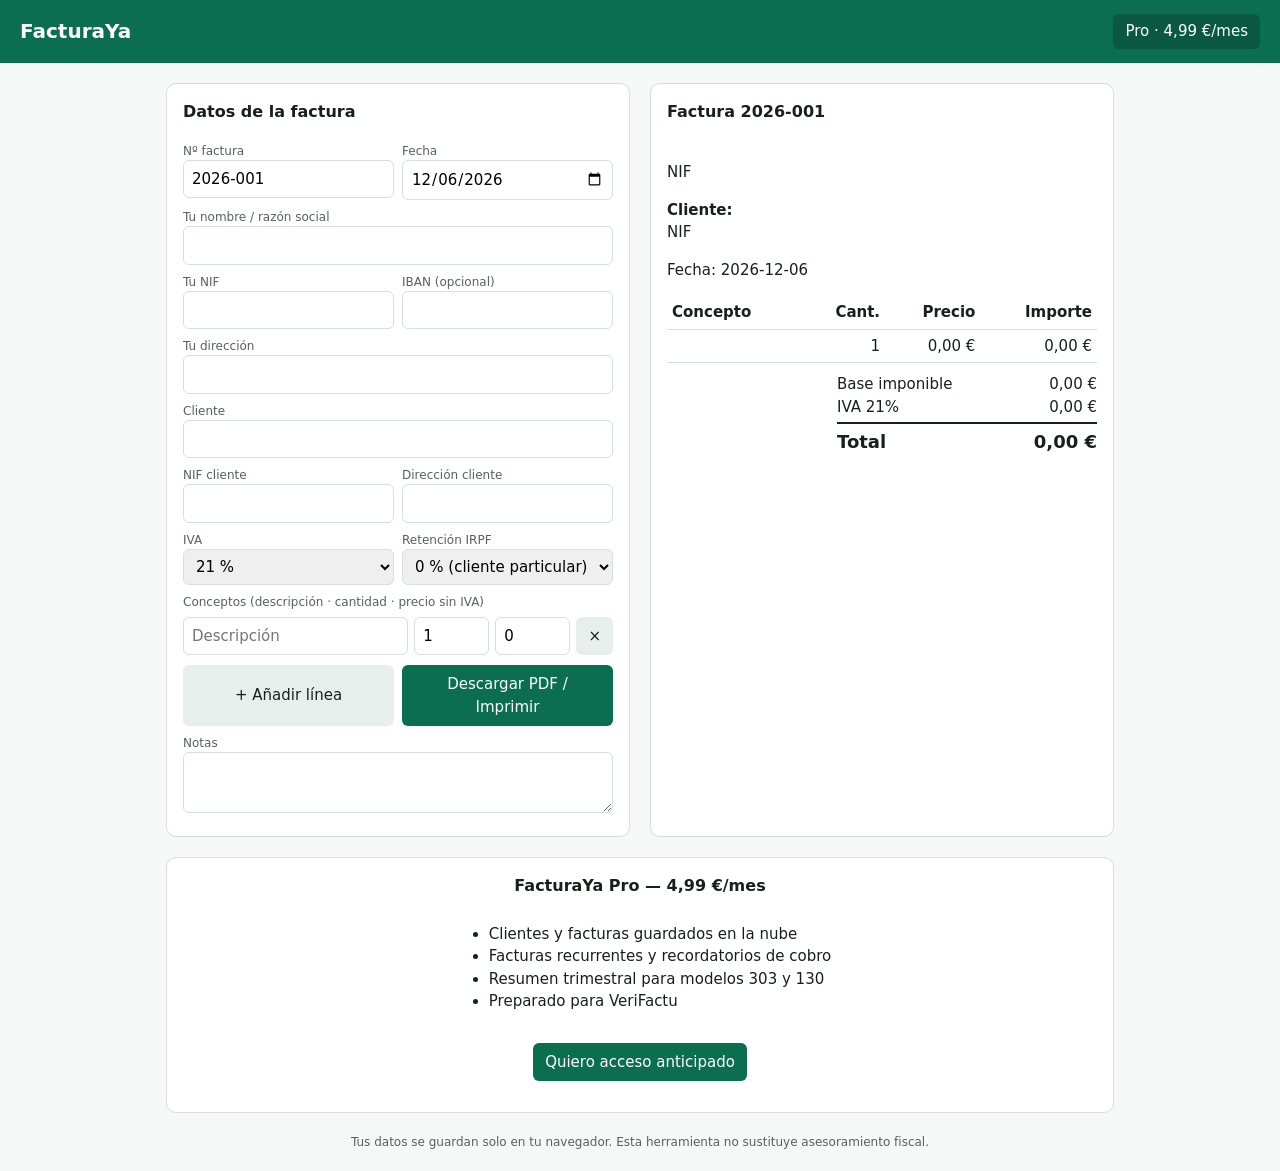
==== index.html @ 960c03e8 "FacturaYa MVP: generador de facturas para autónomos Co-Authored-By: Claude Sonnet 5.5 <noreply@anthr" ====
<!DOCTYPE html>
<html lang="es">
<head>
<meta charset="utf-8">
<meta name="viewport" content="width=device-width,initial-scale=1">
<title>FacturaYa · Facturas para autónomos en España, gratis y en 1 minuto</title>
<meta name="description" content="Crea facturas válidas para autónomos en España con IVA e IRPF calculados, numeración automática y PDF. Sin registro, sin instalar nada.">
<style>
:root{--c:#0b6e4f;--bg:#f6f8f7;--b:#d7dedb}
*{box-sizing:border-box}body{margin:0;font:15px/1.5 system-ui,sans-serif;background:var(--bg);color:#16211c}
header{background:var(--c);color:#fff;padding:14px 20px;display:flex;justify-content:space-between;align-items:center}
header b{font-size:20px}header a{color:#fff;background:#00000033;padding:6px 12px;border-radius:6px;text-decoration:none}
main{max-width:980px;margin:20px auto;padding:0 16px;display:grid;grid-template-columns:1fr 1fr;gap:20px}
@media(max-width:800px){main{grid-template-columns:1fr}}
section{background:#fff;border:1px solid var(--b);border-radius:10px;padding:16px}
h2{margin:0 0 10px;font-size:16px}
label{display:block;font-size:12px;color:#53635b;margin-top:8px}
input,select,textarea{width:100%;padding:7px 8px;border:1px solid var(--b);border-radius:6px;font:inherit}
.row{display:flex;gap:8px}.row>*{flex:1}
.line{display:grid;grid-template-columns:3fr 1fr 1fr auto;gap:6px;margin-top:6px}
button{background:var(--c);color:#fff;border:0;border-radius:6px;padding:8px 12px;font:inherit;cursor:pointer}
button.g{background:#e8eeeb;color:#16211c}
#inv table{width:100%;border-collapse:collapse;margin-top:12px}
#inv th,#inv td{text-align:left;padding:5px;border-bottom:1px solid var(--b)}
#inv td.n,#inv th.n{text-align:right}
.tot{margin-left:auto;width:260px;margin-top:10px}.tot div{display:flex;justify-content:space-between}
.tot .big{font-weight:700;font-size:18px;border-top:2px solid #16211c;margin-top:4px;padding-top:4px}
.pro{grid-column:1/-1;text-align:center}
.pro ul{display:inline-block;text-align:left}
footer{text-align:center;color:#53635b;font-size:12px;margin:20px}
@media print{header,#form,.pro,footer{display:none}main{display:block;margin:0}section{border:0}}
</style>
</head>
<body>
<header><b>FacturaYa</b><a href="#pro">Pro · 4,99 €/mes</a></header>
<main>
<section id="form">
<h2>Datos de la factura</h2>
<div class="row"><div><label>Nº factura</label><input id="num"></div><div><label>Fecha</label><input id="fecha" type="date"></div></div>
<label>Tu nombre / razón social</label><input id="emNom">
<div class="row"><div><label>Tu NIF</label><input id="emNif"></div><div><label>IBAN (opcional)</label><input id="iban"></div></div>
<label>Tu dirección</label><input id="emDir">
<label>Cliente</label><input id="clNom">
<div class="row"><div><label>NIF cliente</label><input id="clNif"></div><div><label>Dirección cliente</label><input id="clDir"></div></div>
<div class="row">
<div><label>IVA</label><select id="iva"><option value="21">21 %</option><option value="10">10 %</option><option value="4">4 %</option><option value="0">Exento (0 %)</option></select></div>
<div><label>Retención IRPF</label><select id="irpf"><option value="0">0 % (cliente particular)</option><option value="15">15 % (profesional)</option><option value="7">7 % (nuevo autónomo, 3 años)</option></select></div>
</div>
<label>Conceptos (descripción · cantidad · precio sin IVA)</label>
<div id="lines"></div>
<div class="row" style="margin-top:10px"><button class="g" id="add">+ Añadir línea</button><button id="print">Descargar PDF / Imprimir</button></div>
<label>Notas</label><textarea id="notas" rows="2"></textarea>
</section>
<section id="inv">
<h2 id="vTitle">Factura</h2>
<div id="vHead"></div>
<table><thead><tr><th>Concepto</th><th class="n">Cant.</th><th class="n">Precio</th><th class="n">Importe</th></tr></thead><tbody id="vRows"></tbody></table>
<div class="tot" id="vTot"></div>
<p id="vNotes"></p>
</section>
<section class="pro" id="pro">
<h2>FacturaYa Pro — 4,99 €/mes</h2>
<ul><li>Clientes y facturas guardados en la nube</li><li>Facturas recurrentes y recordatorios de cobro</li><li>Resumen trimestral para modelos 303 y 130</li><li>Preparado para VeriFactu</li></ul>
<p><a href="#" id="proLink"><button>Quiero acceso anticipado</button></a></p>
</section>
</main>
<footer>Tus datos se guardan solo en tu navegador. Esta herramienta no sustituye asesoramiento fiscal.</footer>
<script>
const $=id=>document.getElementById(id),KEY='facturaya.v1';
const F=['num','fecha','emNom','emNif','iban','emDir','clNom','clNif','clDir','iva','irpf','notas'];
let lines=[{d:'',q:1,p:0}];
const eur=n=>n.toLocaleString('es-ES',{style:'currency',currency:'EUR'});
const esc=s=>String(s).replace(/[&<>"]/g,c=>({'&':'&amp;','<':'&lt;','>':'&gt;','"':'&quot;'}[c]));
function load(){try{const s=JSON.parse(localStorage.getItem(KEY)||'{}');F.forEach(k=>{if(s[k]!=null)$(k).value=s[k]});if(s.lines)lines=s.lines}catch(e){}
 if(!$('fecha').value)$('fecha').valueAsDate=new Date();
 if(!$('num').value)$('num').value=new Date().getFullYear()+'-001'}
function save(){const s={lines};F.forEach(k=>s[k]=$(k).value);localStorage.setItem(KEY,JSON.stringify(s))}
function drawLines(){$('lines').innerHTML='';lines.forEach((l,i)=>{const r=document.createElement('div');r.className='line';
 r.innerHTML=`<input value="${esc(l.d)}" placeholder="Descripción"><input type="number" min="0" step="any" value="${l.q}"><input type="number" min="0" step="any" value="${l.p}"><button class="g" title="Quitar">×</button>`;
 const [d,q,p,x]=r.children;d.oninput=()=>{l.d=d.value;render()};q.oninput=()=>{l.q=+q.value||0;render()};p.oninput=()=>{l.p=+p.value||0;render()};
 x.onclick=()=>{lines.splice(i,1);if(!lines.length)lines=[{d:'',q:1,p:0}];drawLines();render()};$('lines').appendChild(r)})}
function render(){
 const base=lines.reduce((a,l)=>a+l.q*l.p,0),iva=base*$('iva').value/100,ret=base*$('irpf').value/100,tot=base+iva-ret;
 $('vTitle').textContent='Factura '+$('num').value;
 $('vHead').innerHTML=`<p><b>${esc($('emNom').value)}</b><br>NIF ${esc($('emNif').value)}<br>${esc($('emDir').value)}</p>
 <p><b>Cliente:</b> ${esc($('clNom').value)}<br>NIF ${esc($('clNif').value)}<br>${esc($('clDir').value)}</p><p>Fecha: ${esc($('fecha').value)}</p>`;
 $('vRows').innerHTML=lines.map(l=>`<tr><td>${esc(l.d)}</td><td class="n">${l.q}</td><td class="n">${eur(l.p)}</td><td class="n">${eur(l.q*l.p)}</td></tr>`).join('');
 $('vTot').innerHTML=`<div><span>Base imponible</span><span>${eur(base)}</span></div><div><span>IVA ${$('iva').value}%</span><span>${eur(iva)}</span></div>`+
 (+$('irpf').value?`<div><span>IRPF −${$('irpf').value}%</span><span>−${eur(ret)}</span></div>`:'')+`<div class="big"><span>Total</span><span>${eur(tot)}</span></div>`;
 const n=[];if($('iban').value)n.push('Pago por transferencia: '+esc($('iban').value));if($('notas').value)n.push(esc($('notas').value));
 if($('iva').value==='0')n.push('Operación exenta de IVA.');
 $('vNotes').innerHTML=n.join('<br>');save()}
F.forEach(k=>$(k).addEventListener('input',render));
$('add').onclick=()=>{lines.push({d:'',q:1,p:0});drawLines()};
$('print').onclick=()=>{window.print();const m=$('num').value.match(/^(.*?)(\d+)$/);if(m){$('num').value=m[1]+String(+m[2]+1).padStart(m[2].length,'0');render()}};
$('proLink').href='mailto:?subject=FacturaYa%20Pro%20acceso%20anticipado';
load();drawLines();render();
</script>
</body>
</html>
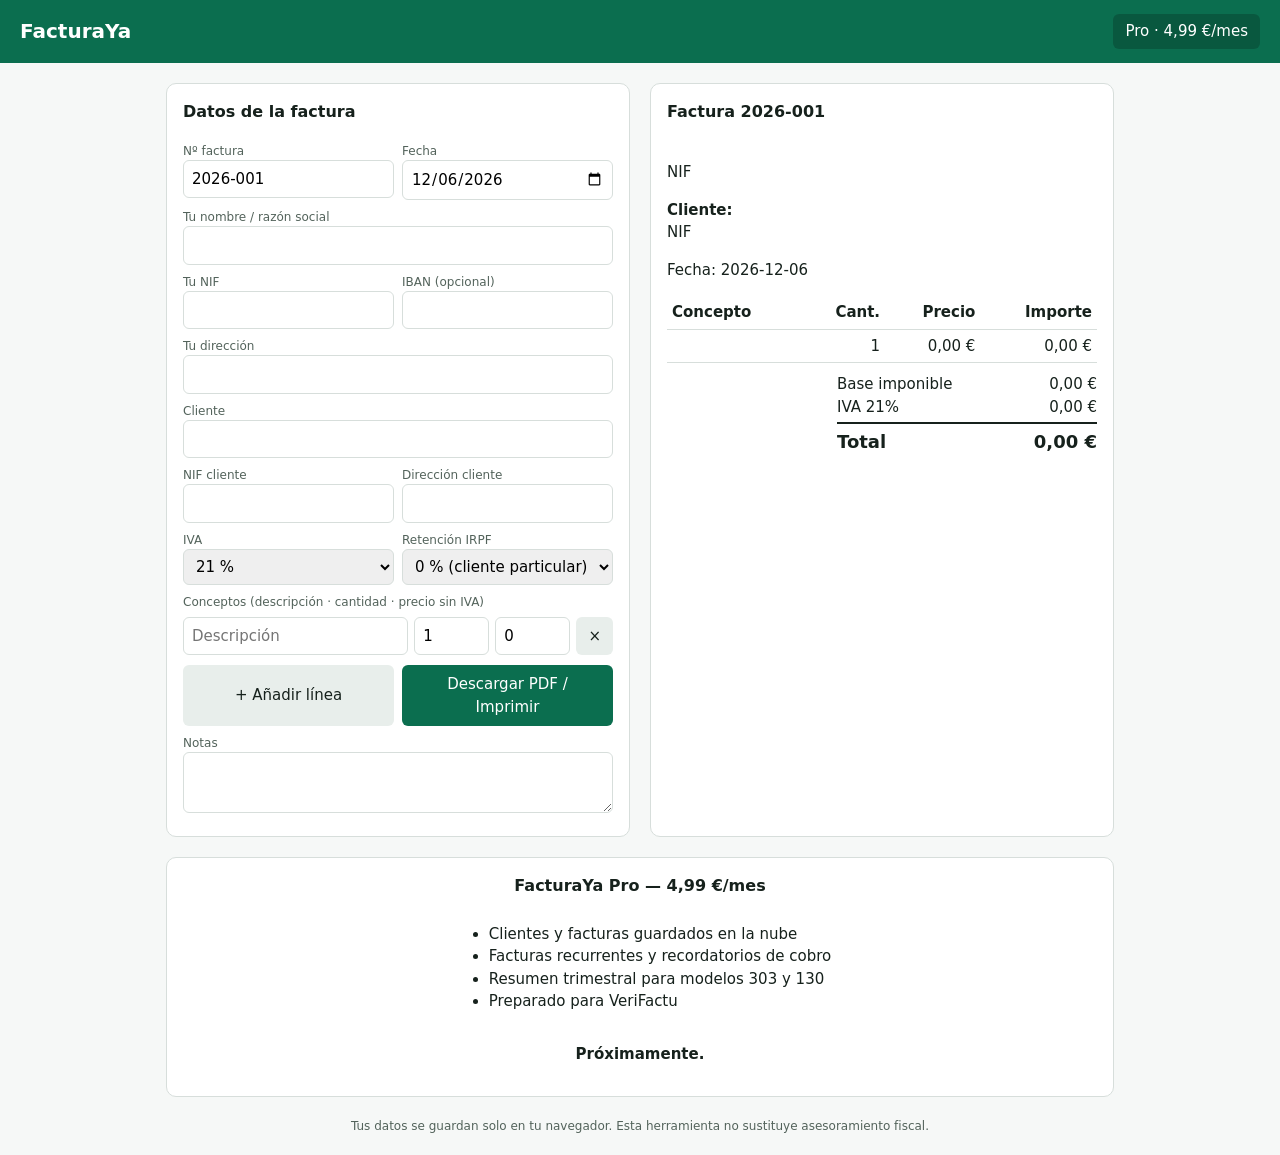
==== commit a6f7279e: "Quitar botón mailto vacío de Pro" ====
--- a/index.html
+++ b/index.html
@@ -61,7 +61,7 @@
 <section class="pro" id="pro">
 <h2>FacturaYa Pro — 4,99 €/mes</h2>
 <ul><li>Clientes y facturas guardados en la nube</li><li>Facturas recurrentes y recordatorios de cobro</li><li>Resumen trimestral para modelos 303 y 130</li><li>Preparado para VeriFactu</li></ul>
-<p><a href="#" id="proLink"><button>Quiero acceso anticipado</button></a></p>
+<p><b>Próximamente.</b></p>
 </section>
 </main>
 <footer>Tus datos se guardan solo en tu navegador. Esta herramienta no sustituye asesoramiento fiscal.</footer>
@@ -93,7 +93,6 @@
 F.forEach(k=>$(k).addEventListener('input',render));
 $('add').onclick=()=>{lines.push({d:'',q:1,p:0});drawLines()};
 $('print').onclick=()=>{window.print();const m=$('num').value.match(/^(.*?)(\d+)$/);if(m){$('num').value=m[1]+String(+m[2]+1).padStart(m[2].length,'0');render()}};
-$('proLink').href='mailto:?subject=FacturaYa%20Pro%20acceso%20anticipado';
 load();drawLines();render();
 </script>
 </body>
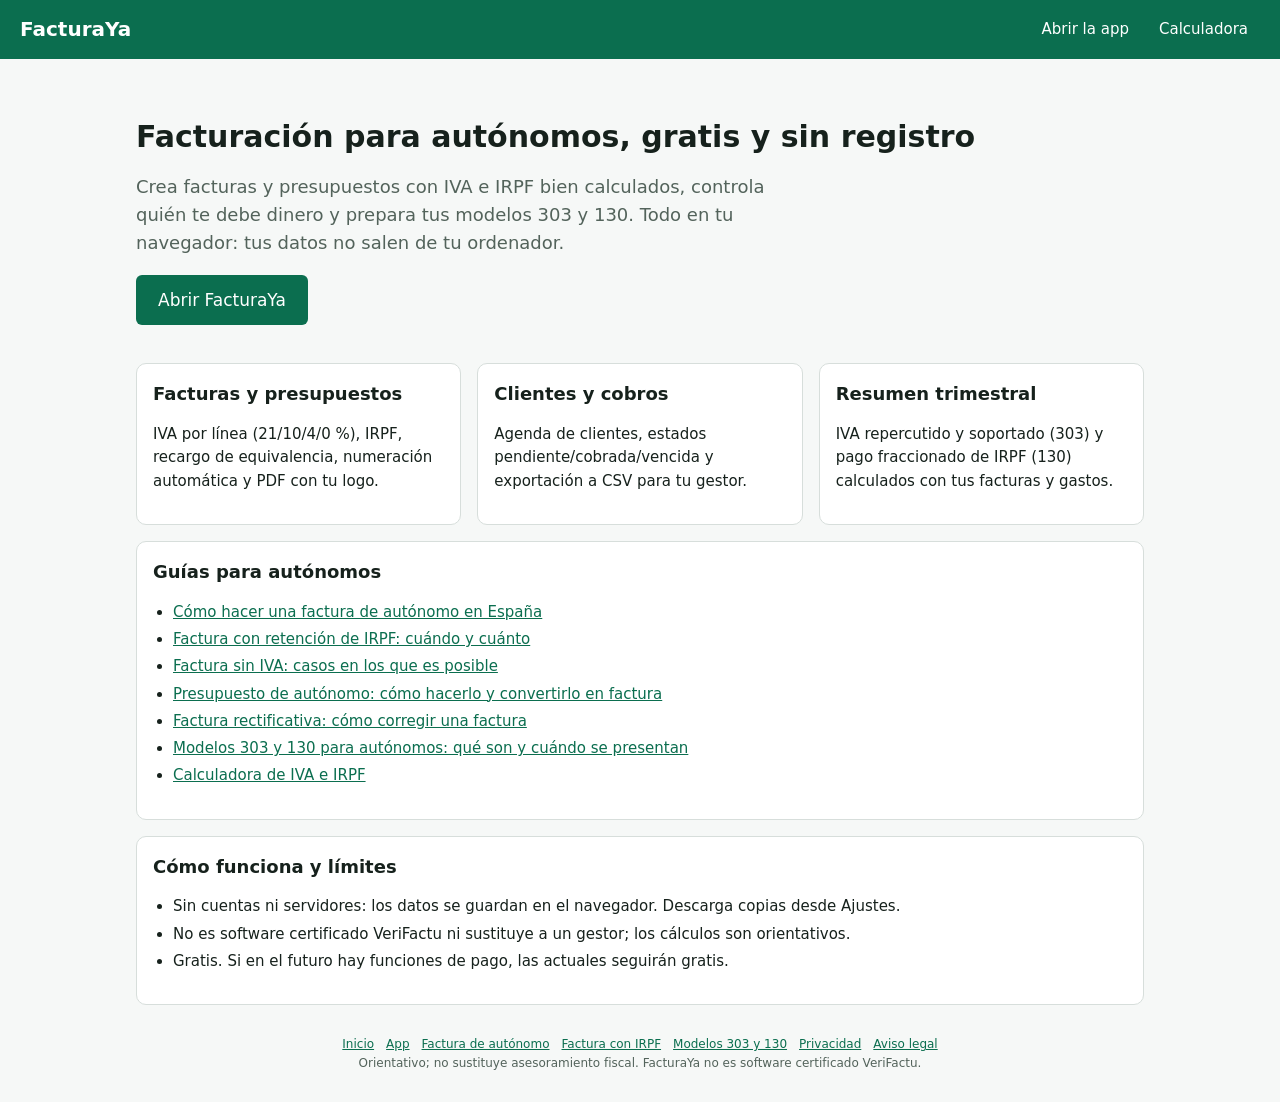
==== commit 0db112d7: "FacturaYa: landing, guias SEO, calculadora y paginas legales Co-Authored-By: Claude Sonnet 5.5 <nore" ====
--- a/index.html
+++ b/index.html
@@ -1,99 +1,15 @@
-<!DOCTYPE html>
-<html lang="es">
-<head>
-<meta charset="utf-8">
-<meta name="viewport" content="width=device-width,initial-scale=1">
-<title>FacturaYa · Facturas para autónomos en España, gratis y en 1 minuto</title>
-<meta name="description" content="Crea facturas válidas para autónomos en España con IVA e IRPF calculados, numeración automática y PDF. Sin registro, sin instalar nada.">
-<style>
-:root{--c:#0b6e4f;--bg:#f6f8f7;--b:#d7dedb}
-*{box-sizing:border-box}body{margin:0;font:15px/1.5 system-ui,sans-serif;background:var(--bg);color:#16211c}
-header{background:var(--c);color:#fff;padding:14px 20px;display:flex;justify-content:space-between;align-items:center}
-header b{font-size:20px}header a{color:#fff;background:#00000033;padding:6px 12px;border-radius:6px;text-decoration:none}
-main{max-width:980px;margin:20px auto;padding:0 16px;display:grid;grid-template-columns:1fr 1fr;gap:20px}
-@media(max-width:800px){main{grid-template-columns:1fr}}
-section{background:#fff;border:1px solid var(--b);border-radius:10px;padding:16px}
-h2{margin:0 0 10px;font-size:16px}
-label{display:block;font-size:12px;color:#53635b;margin-top:8px}
-input,select,textarea{width:100%;padding:7px 8px;border:1px solid var(--b);border-radius:6px;font:inherit}
-.row{display:flex;gap:8px}.row>*{flex:1}
-.line{display:grid;grid-template-columns:3fr 1fr 1fr auto;gap:6px;margin-top:6px}
-button{background:var(--c);color:#fff;border:0;border-radius:6px;padding:8px 12px;font:inherit;cursor:pointer}
-button.g{background:#e8eeeb;color:#16211c}
-#inv table{width:100%;border-collapse:collapse;margin-top:12px}
-#inv th,#inv td{text-align:left;padding:5px;border-bottom:1px solid var(--b)}
-#inv td.n,#inv th.n{text-align:right}
-.tot{margin-left:auto;width:260px;margin-top:10px}.tot div{display:flex;justify-content:space-between}
-.tot .big{font-weight:700;font-size:18px;border-top:2px solid #16211c;margin-top:4px;padding-top:4px}
-.pro{grid-column:1/-1;text-align:center}
-.pro ul{display:inline-block;text-align:left}
-footer{text-align:center;color:#53635b;font-size:12px;margin:20px}
-@media print{header,#form,.pro,footer{display:none}main{display:block;margin:0}section{border:0}}
-</style>
-</head>
-<body>
-<header><b>FacturaYa</b><a href="#pro">Pro · 4,99 €/mes</a></header>
-<main>
-<section id="form">
-<h2>Datos de la factura</h2>
-<div class="row"><div><label>Nº factura</label><input id="num"></div><div><label>Fecha</label><input id="fecha" type="date"></div></div>
-<label>Tu nombre / razón social</label><input id="emNom">
-<div class="row"><div><label>Tu NIF</label><input id="emNif"></div><div><label>IBAN (opcional)</label><input id="iban"></div></div>
-<label>Tu dirección</label><input id="emDir">
-<label>Cliente</label><input id="clNom">
-<div class="row"><div><label>NIF cliente</label><input id="clNif"></div><div><label>Dirección cliente</label><input id="clDir"></div></div>
-<div class="row">
-<div><label>IVA</label><select id="iva"><option value="21">21 %</option><option value="10">10 %</option><option value="4">4 %</option><option value="0">Exento (0 %)</option></select></div>
-<div><label>Retención IRPF</label><select id="irpf"><option value="0">0 % (cliente particular)</option><option value="15">15 % (profesional)</option><option value="7">7 % (nuevo autónomo, 3 años)</option></select></div>
+<!DOCTYPE html><html lang="es"><head><meta charset="utf-8"><meta name="viewport" content="width=device-width,initial-scale=1"><title>FacturaYa · Programa de facturación gratis para autónomos en España</title><meta name="description" content="Facturas, presupuestos, clientes, gastos y resumen trimestral 303 y 130 para autónomos. Gratis, sin registro y tus datos se quedan en tu navegador."><link rel="canonical" href="https://enrik-0.github.io/facturaya/index.html"><link rel="stylesheet" href="style.css"></head><body><div class="top"><a class="logo" href="index.html">FacturaYa</a><nav><a href="app.html">Abrir la app</a><a href="calculadora-iva-irpf.html">Calculadora</a></nav></div><div class="wrap">
+<div class="hero"><h1>Facturación para autónomos, gratis y sin registro</h1>
+<p>Crea facturas y presupuestos con IVA e IRPF bien calculados, controla quién te debe dinero y prepara tus modelos 303 y 130. Todo en tu navegador: tus datos no salen de tu ordenador.</p>
+<p><a class="btn cta" href="app.html">Abrir FacturaYa</a></p></div>
+<div class="grid3">
+<div class="card"><h2>Facturas y presupuestos</h2><p>IVA por línea (21/10/4/0 %), IRPF, recargo de equivalencia, numeración automática y PDF con tu logo.</p></div>
+<div class="card"><h2>Clientes y cobros</h2><p>Agenda de clientes, estados pendiente/cobrada/vencida y exportación a CSV para tu gestor.</p></div>
+<div class="card"><h2>Resumen trimestral</h2><p>IVA repercutido y soportado (303) y pago fraccionado de IRPF (130) calculados con tus facturas y gastos.</p></div>
 </div>
-<label>Conceptos (descripción · cantidad · precio sin IVA)</label>
-<div id="lines"></div>
-<div class="row" style="margin-top:10px"><button class="g" id="add">+ Añadir línea</button><button id="print">Descargar PDF / Imprimir</button></div>
-<label>Notas</label><textarea id="notas" rows="2"></textarea>
-</section>
-<section id="inv">
-<h2 id="vTitle">Factura</h2>
-<div id="vHead"></div>
-<table><thead><tr><th>Concepto</th><th class="n">Cant.</th><th class="n">Precio</th><th class="n">Importe</th></tr></thead><tbody id="vRows"></tbody></table>
-<div class="tot" id="vTot"></div>
-<p id="vNotes"></p>
-</section>
-<section class="pro" id="pro">
-<h2>FacturaYa Pro — 4,99 €/mes</h2>
-<ul><li>Clientes y facturas guardados en la nube</li><li>Facturas recurrentes y recordatorios de cobro</li><li>Resumen trimestral para modelos 303 y 130</li><li>Preparado para VeriFactu</li></ul>
-<p><b>Próximamente.</b></p>
-</section>
-</main>
-<footer>Tus datos se guardan solo en tu navegador. Esta herramienta no sustituye asesoramiento fiscal.</footer>
-<script>
-const $=id=>document.getElementById(id),KEY='facturaya.v1';
-const F=['num','fecha','emNom','emNif','iban','emDir','clNom','clNif','clDir','iva','irpf','notas'];
-let lines=[{d:'',q:1,p:0}];
-const eur=n=>n.toLocaleString('es-ES',{style:'currency',currency:'EUR'});
-const esc=s=>String(s).replace(/[&<>"]/g,c=>({'&':'&amp;','<':'&lt;','>':'&gt;','"':'&quot;'}[c]));
-function load(){try{const s=JSON.parse(localStorage.getItem(KEY)||'{}');F.forEach(k=>{if(s[k]!=null)$(k).value=s[k]});if(s.lines)lines=s.lines}catch(e){}
- if(!$('fecha').value)$('fecha').valueAsDate=new Date();
- if(!$('num').value)$('num').value=new Date().getFullYear()+'-001'}
-function save(){const s={lines};F.forEach(k=>s[k]=$(k).value);localStorage.setItem(KEY,JSON.stringify(s))}
-function drawLines(){$('lines').innerHTML='';lines.forEach((l,i)=>{const r=document.createElement('div');r.className='line';
- r.innerHTML=`<input value="${esc(l.d)}" placeholder="Descripción"><input type="number" min="0" step="any" value="${l.q}"><input type="number" min="0" step="any" value="${l.p}"><button class="g" title="Quitar">×</button>`;
- const [d,q,p,x]=r.children;d.oninput=()=>{l.d=d.value;render()};q.oninput=()=>{l.q=+q.value||0;render()};p.oninput=()=>{l.p=+p.value||0;render()};
- x.onclick=()=>{lines.splice(i,1);if(!lines.length)lines=[{d:'',q:1,p:0}];drawLines();render()};$('lines').appendChild(r)})}
-function render(){
- const base=lines.reduce((a,l)=>a+l.q*l.p,0),iva=base*$('iva').value/100,ret=base*$('irpf').value/100,tot=base+iva-ret;
- $('vTitle').textContent='Factura '+$('num').value;
- $('vHead').innerHTML=`<p><b>${esc($('emNom').value)}</b><br>NIF ${esc($('emNif').value)}<br>${esc($('emDir').value)}</p>
- <p><b>Cliente:</b> ${esc($('clNom').value)}<br>NIF ${esc($('clNif').value)}<br>${esc($('clDir').value)}</p><p>Fecha: ${esc($('fecha').value)}</p>`;
- $('vRows').innerHTML=lines.map(l=>`<tr><td>${esc(l.d)}</td><td class="n">${l.q}</td><td class="n">${eur(l.p)}</td><td class="n">${eur(l.q*l.p)}</td></tr>`).join('');
- $('vTot').innerHTML=`<div><span>Base imponible</span><span>${eur(base)}</span></div><div><span>IVA ${$('iva').value}%</span><span>${eur(iva)}</span></div>`+
- (+$('irpf').value?`<div><span>IRPF −${$('irpf').value}%</span><span>−${eur(ret)}</span></div>`:'')+`<div class="big"><span>Total</span><span>${eur(tot)}</span></div>`;
- const n=[];if($('iban').value)n.push('Pago por transferencia: '+esc($('iban').value));if($('notas').value)n.push(esc($('notas').value));
- if($('iva').value==='0')n.push('Operación exenta de IVA.');
- $('vNotes').innerHTML=n.join('<br>');save()}
-F.forEach(k=>$(k).addEventListener('input',render));
-$('add').onclick=()=>{lines.push({d:'',q:1,p:0});drawLines()};
-$('print').onclick=()=>{window.print();const m=$('num').value.match(/^(.*?)(\d+)$/);if(m){$('num').value=m[1]+String(+m[2]+1).padStart(m[2].length,'0');render()}};
-load();drawLines();render();
-</script>
-</body>
-</html>
+<div class="card"><h2>Guías para autónomos</h2><ul class="ck"><li><a href="factura-autonomo.html">Cómo hacer una factura de autónomo en España</a></li><li><a href="factura-con-irpf.html">Factura con retención de IRPF: cuándo y cuánto</a></li><li><a href="factura-sin-iva.html">Factura sin IVA: casos en los que es posible</a></li><li><a href="presupuesto-autonomo.html">Presupuesto de autónomo: cómo hacerlo y convertirlo en factura</a></li><li><a href="factura-rectificativa.html">Factura rectificativa: cómo corregir una factura</a></li><li><a href="modelo-303-y-130.html">Modelos 303 y 130 para autónomos: qué son y cuándo se presentan</a></li><li><a href="calculadora-iva-irpf.html">Calculadora de IVA e IRPF</a></li></ul></div>
+<div class="card"><h2>Cómo funciona y límites</h2><ul class="ck">
+<li>Sin cuentas ni servidores: los datos se guardan en el navegador. Descarga copias desde Ajustes.</li>
+<li>No es software certificado VeriFactu ni sustituye a un gestor; los cálculos son orientativos.</li>
+<li>Gratis. Si en el futuro hay funciones de pago, las actuales seguirán gratis.</li></ul></div>
+</div><footer><a href="index.html">Inicio</a><a href="app.html">App</a><a href="factura-autonomo.html">Factura de autónomo</a><a href="factura-con-irpf.html">Factura con IRPF</a><a href="modelo-303-y-130.html">Modelos 303 y 130</a><a href="privacidad.html">Privacidad</a><a href="aviso-legal.html">Aviso legal</a><br>Orientativo; no sustituye asesoramiento fiscal. FacturaYa no es software certificado VeriFactu.</footer></body></html>
--- a/style.css
+++ b/style.css
@@ -0,0 +1,54 @@
+:root{--c:#0b6e4f;--cd:#085640;--bg:#f6f8f7;--b:#d7dedb;--t:#16211c;--m:#53635b;--w:#b45309;--r:#b91c1c}
+*{box-sizing:border-box}
+body{margin:0;font:15px/1.55 system-ui,-apple-system,"Segoe UI",sans-serif;background:var(--bg);color:var(--t)}
+a{color:var(--c)}
+h1{font-size:30px;line-height:1.2;margin:0 0 12px}h2{font-size:18px;margin:0 0 10px}h3{font-size:15px;margin:14px 0 4px}
+.top{background:var(--c);color:#fff;padding:12px 20px;display:flex;gap:16px;align-items:center;flex-wrap:wrap}
+.top .logo{font-weight:700;font-size:20px;color:#fff;text-decoration:none;margin-right:auto}
+.top nav{display:flex;gap:6px;flex-wrap:wrap}
+.top nav a{color:#fff;text-decoration:none;padding:6px 12px;border-radius:6px}
+.top nav a.on,.top nav a:hover{background:#00000033}
+.wrap{max-width:1040px;margin:20px auto;padding:0 16px}
+.card{background:#fff;border:1px solid var(--b);border-radius:10px;padding:16px;margin-bottom:16px}
+.grid{display:grid;grid-template-columns:1fr 1fr;gap:16px}
+.grid3{display:grid;grid-template-columns:repeat(3,1fr);gap:16px}
+@media(max-width:800px){.grid,.grid3{grid-template-columns:1fr}}
+label{display:block;font-size:12px;color:var(--m);margin-top:8px}
+input,select,textarea{width:100%;padding:7px 8px;border:1px solid var(--b);border-radius:6px;font:inherit;background:#fff;color:var(--t)}
+.row{display:flex;gap:8px;flex-wrap:wrap}.row>*{flex:1;min-width:120px}
+button,.btn{background:var(--c);color:#fff;border:0;border-radius:6px;padding:8px 14px;font:inherit;cursor:pointer;text-decoration:none;display:inline-block}
+button:hover,.btn:hover{background:var(--cd)}
+button.g,.btn.g{background:#e8eeeb;color:var(--t)}button.g:hover{background:#dbe4e0}
+button.d{background:#fde8e8;color:var(--r)}
+button.s{padding:3px 8px;font-size:13px}
+.bar{display:flex;gap:8px;flex-wrap:wrap;align-items:center;margin-bottom:12px}.bar .sp{flex:1}
+table{width:100%;border-collapse:collapse}
+th,td{text-align:left;padding:6px 8px;border-bottom:1px solid var(--b);vertical-align:top}
+th{font-size:12px;color:var(--m);font-weight:600}
+td.n,th.n{text-align:right;white-space:nowrap}
+.tag{display:inline-block;padding:1px 8px;border-radius:99px;font-size:12px;background:#e8eeeb}
+.tag.ok{background:#d9f2e6;color:#065f46}.tag.pe{background:#fef3c7;color:var(--w)}.tag.ve{background:#fde8e8;color:var(--r)}
+.kpi{font-size:24px;font-weight:700}.kpi small{display:block;font-size:12px;font-weight:400;color:var(--m)}
+.line{display:grid;grid-template-columns:4fr 1fr 1.3fr 1.2fr auto;gap:6px;margin-top:6px}
+@media(max-width:600px){.line{grid-template-columns:1fr 1fr}.line input:first-child{grid-column:1/-1}}
+.tot{margin-left:auto;width:300px;max-width:100%;margin-top:10px}
+.tot div{display:flex;justify-content:space-between;padding:1px 0}
+.tot .big{font-weight:700;font-size:18px;border-top:2px solid var(--t);margin-top:4px;padding-top:4px}
+.note{font-size:12px;color:var(--m)}
+.warn{background:#fef3c7;border:1px solid #f5d98a;border-radius:8px;padding:8px 12px;font-size:13px}
+.hero{padding:40px 0 20px}.hero p{font-size:18px;color:var(--m);max-width:680px}
+.cta{font-size:17px;padding:12px 22px}
+ul.ck{padding-left:20px}ul.ck li{margin:4px 0}
+footer{text-align:center;color:var(--m);font-size:12px;margin:30px 16px}
+footer a{margin:0 6px}
+.hidden{display:none}
+#doc{background:#fff;padding:28px;border:1px solid var(--b);border-radius:10px}
+#doc .hd{display:flex;justify-content:space-between;gap:16px}
+#doc img.logo{max-height:70px;max-width:220px}
+#doc table{margin-top:14px}
+@media print{
+ body{background:#fff}
+ .top,footer,.noprint,#app>*:not(#docview){display:none!important}
+ .wrap{margin:0;max-width:none;padding:0}
+ #doc{border:0;padding:0}
+}
